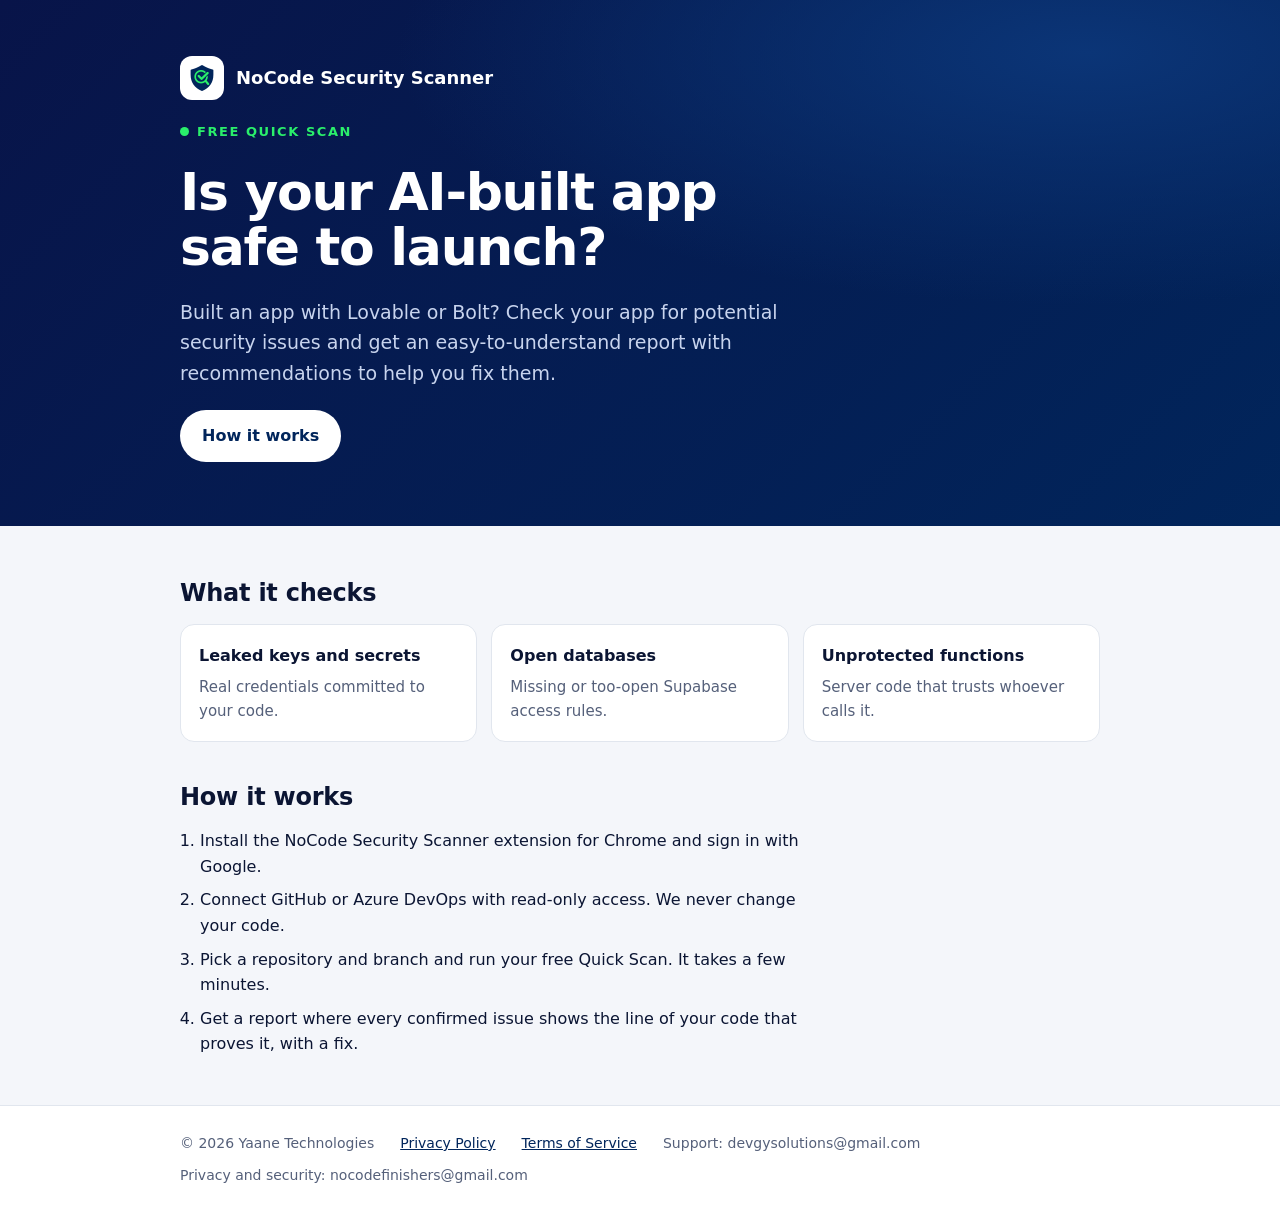
==== index.html @ c61e83ac "Public site: home page, privacy policy, terms" ====
<!doctype html>
<html lang="en">
<head>
  <meta charset="utf-8">
  <meta name="viewport" content="width=device-width, initial-scale=1">
  <title>Free AI App Security Checker | NoCode Security Scanner</title>
  <meta name="description" content="Built an app with Lovable or Bolt? Check your app for potential security issues and get an easy-to-understand report with recommendations to help you fix them.">
  <link rel="icon" type="image/png" href="icons/icon-128.png">
  <link rel="stylesheet" href="popup/theme.css">
  <style>
    /* Home page for the public site (GitHub Pages). Uses the extension's theme tokens only. */
    * { box-sizing: border-box; }
    body { margin: 0; font-family: var(--font-sans); color: var(--ink); background: var(--ground); line-height: 1.6; }
    a { color: var(--brand-ink); }
    .hero { background: radial-gradient(90% 80% at 85% 10%, #0B3577 0%, transparent 60%), var(--brand-gradient); color: var(--on-brand); }
    .wrap { max-width: 960px; margin: 0 auto; padding-inline: 20px; }
    .hero .wrap { padding-block: 56px 64px; display: grid; gap: 22px; }
    .brand { display: flex; align-items: center; gap: 12px; font-weight: 700; font-size: 18px; }
    .brand img { width: 44px; height: 44px; background: #fff; border-radius: 12px; padding: 6px; }
    .tag { font-size: 13px; font-weight: 700; letter-spacing: .12em; text-transform: uppercase; color: var(--accent); }
    .tag::before { content: ""; display: inline-block; width: 9px; height: 9px; border-radius: 50%; background: var(--accent); margin-right: 8px; }
    h1 { margin: 0; font-size: clamp(32px, 5.5vw, 52px); line-height: 1.06; letter-spacing: -0.025em; text-wrap: balance; max-width: 16ch; }
    .hero p { margin: 0; font-size: 19px; color: #C8D4EE; max-width: 52ch; }
    .cta { display: inline-block; justify-self: start; background: #fff; color: var(--brand); font-weight: 700; padding: 13px 22px; border-radius: 999px; text-decoration: none; }
    main .wrap { padding-block: 48px; display: grid; gap: 36px; }
    h2 { margin: 0 0 12px; font-size: 24px; letter-spacing: -0.01em; }
    .grid { display: grid; grid-template-columns: repeat(auto-fit, minmax(240px, 1fr)); gap: 14px; }
    .card { background: var(--surface); border: 1px solid var(--line); border-radius: 14px; padding: 18px; display: grid; gap: 6px; }
    .card b { font-size: 16px; }
    .card span { color: var(--muted); font-size: 15px; }
    ol { margin: 0; padding-left: 20px; display: grid; gap: 8px; max-width: 64ch; }
    footer { border-top: 1px solid var(--line); background: var(--surface); }
    footer .wrap { padding-block: 26px; display: flex; flex-wrap: wrap; gap: 10px 26px; font-size: 14px; color: var(--muted); }
  </style>
</head>
<body>
  <header class="hero">
    <div class="wrap">
      <div class="brand"><img src="icons/icon-128.png" alt="">NoCode Security Scanner</div>
      <span class="tag">Free Quick Scan</span>
      <h1>Is your AI-built app safe to launch?</h1>
      <p>Built an app with Lovable or Bolt? Check your app for potential security issues and get an easy-to-understand report with recommendations to help you fix them.</p>
      <a class="cta" href="#how">How it works</a>
    </div>
  </header>

  <main>
    <div class="wrap">
      <section>
        <h2>What it checks</h2>
        <div class="grid">
          <div class="card"><b>Leaked keys and secrets</b><span>Real credentials committed to your code.</span></div>
          <div class="card"><b>Open databases</b><span>Missing or too-open Supabase access rules.</span></div>
          <div class="card"><b>Unprotected functions</b><span>Server code that trusts whoever calls it.</span></div>
        </div>
      </section>
      <section id="how">
        <h2>How it works</h2>
        <ol>
          <li>Install the NoCode Security Scanner extension for Chrome and sign in with Google.</li>
          <li>Connect GitHub or Azure DevOps with read-only access. We never change your code.</li>
          <li>Pick a repository and branch and run your free Quick Scan. It takes a few minutes.</li>
          <li>Get a report where every confirmed issue shows the line of your code that proves it, with a fix.</li>
        </ol>
      </section>
    </div>
  </main>

  <footer>
    <div class="wrap">
      <span>© 2026 Yaane Technologies</span>
      <a href="legal/privacy.html">Privacy Policy</a>
      <a href="legal/terms.html">Terms of Service</a>
      <span>Support: devgysolutions@gmail.com</span>
      <span>Privacy and security: nocodefinishers@gmail.com</span>
    </div>
  </footer>
</body>
</html>
---- popup/theme.css ----
/* ==========================================================================
   NoCode Security Scanner — theme (locked brand palette, see Brand below)
   The single place for every colour, font, size, space, radius, shadow and
   timing in the popup. styles.css reads these tokens only, so re-branding
   means editing this file and nothing else.
   ========================================================================== */

/* Fonts ship inside the extension: MV3 pages load no remote assets. */
@font-face {
  font-family: "Geist";
  src: url("../fonts/Geist-Variable.woff2") format("woff2");
  font-weight: 100 900;
  font-display: swap;
}
@font-face {
  font-family: "Geist Mono";
  src: url("../fonts/GeistMono-Medium.woff2") format("woff2");
  font-weight: 500;
  font-display: swap;
}

:root {
  /* --- Brand ------------------------------------------------------------- */
  /* LOCKED BRAND PALETTE: taken from the official logo (navy shield, signal-green
     magnifier and check) and banner. Do not change these values; every screen,
     page and asset uses them. White on --brand is 14.8:1; signal green is a fill
     and a colour on navy only, never text on white (1.5:1). */
  --brand:          #01255B;   /* logo navy: primary fill, header, buttons */
  --brand-hover:    #0B3577;
  --brand-ink:      #01255B;   /* navy text on white */
  --brand-soft:     #E8EEF7;   /* selected rows, icon wells */
  --brand-soft-2:   #D3DEEE;   /* focus halo, active phase halo */
  --brand-edge:     #B9C8E1;
  --brand-deep:     #081449;   /* banner wordmark navy: hero and dark surfaces */
  --accent:         #2AEF6B;   /* logo signal green: fills, dots, progress, marks on navy */
  --accent-shield:  #2BA45C;   /* banner shield green */
  --accent-ink:     #13803E;   /* green text on white (5.0:1) */
  --accent-soft:    #E7F8EE;
  --brand-gradient:    linear-gradient(135deg, var(--brand-deep) 0%, var(--brand) 100%);
  --progress-gradient: linear-gradient(90deg, var(--accent-shield), var(--accent));

  /* --- Neutrals ---------------------------------------------------------- */
  /* Neutrals lean slightly navy so the greys sit with the brand. */
  --ink:            #0B1533;
  --muted:          #55607A;
  --caption:        #66708A;
  --quiet-ink:      #444E68;
  --on-brand:       #FFFFFF;
  --ground:         #F4F6FA;   /* popup background */
  --surface:        #FFFFFF;   /* cards, header, footer */
  --sunken:         #EEF1F6;   /* disabled / used cards */
  --sunken-2:       #DDE3EC;   /* "Used" badge, disabled icon wells */
  --track:          #E7EBF2;   /* progress tracks, disabled buttons */
  --line:           #E1E6EE;
  --line-soft:      #EDF0F5;   /* dividers inside cards */
  --line-strong:    #D0D7E3;
  --control-edge:   #C1C9D7;   /* unselected radio rings */

  /* --- Status ------------------------------------------------------------ */
  --success:        #12805C;
  --success-ink:    #0E6A4C;
  --success-soft:   #E6F5EE;
  /* Neutral information (public repos, minute-long scans): blue, so it never
     reads as the brand or as success. */
  --info:           #2563EB;
  --info-ink:       #1D4ED8;
  --info-soft:      #EAF0FE;

  --sev-critical:      #C4231A;  --sev-critical-ink: #9B1C14;  --sev-critical-soft: #FDECEB;
  --sev-high:          #E8590C;  --sev-high-ink:     #9A3A07;  --sev-high-soft:     #FEF0E6;
  --sev-medium:        #CA8A04;  --sev-medium-ink:   #7C5304;  --sev-medium-soft:   #FDF6E3;
  --sev-low:           #2563EB;  --sev-low-ink:      #1D4ED8;  --sev-low-soft:      #EAF0FE;

  --danger-bg:      #FDECEB;
  --danger-edge:    #F6C9C5;
  --danger-ink:     #9B1C14;

  /* Provider marks */
  --github-bg:      #0B1533;
  --azure-bg:       #EAF0FE;
  --azure-ink:      #1D4ED8;

  /* --- Type -------------------------------------------------------------- */
  --font-sans: "Geist", system-ui, -apple-system, "Segoe UI", sans-serif;
  --font-mono: "Geist Mono", ui-monospace, "SFMono-Regular", Menlo, monospace;
  --fs-10: 10px;
  --fs-11: 11px;
  --fs-12: 12px;
  --fs-13: 13px;
  --fs-14: 14px;
  --fs-15: 15px;
  --fs-20: 20px;
  --fs-22: 22px;
  --fw-regular:  400;
  --fw-medium:   500;
  --fw-semibold: 600;
  --fw-bold:     700;
  --lh-tight: 1.25;
  --lh-body:  1.5;
  --tracking-tight: -0.02em;

  /* --- Space (4px scale) ------------------------------------------------- */
  --space-1:  4px;
  --space-2:  8px;
  --space-3: 12px;
  --space-4: 16px;
  --space-5: 20px;
  --space-6: 24px;
  --space-7: 32px;

  /* --- Radius ------------------------------------------------------------ */
  --radius-sm:    8px;
  --radius-md:   10px;
  --radius-lg:   12px;
  --radius-xl:   14px;
  --radius-2xl:  16px;
  --radius-pill: 999px;

  /* --- Elevation and focus ----------------------------------------------- */
  --shadow-sm:   0 1px 2px rgba(1, 37, 91, .07);
  --shadow-logo: 0 10px 24px -10px var(--brand);
  --ring-brand:  0 0 0 4px var(--brand-soft);
  --focus-ring:  0 0 0 3px var(--brand-soft-2);

  /* --- Motion ------------------------------------------------------------ */
  --dur-fast:  140ms;
  --dur-pulse: 2.4s;
  --ease: cubic-bezier(.22, .61, .36, 1);

  /* --- Popup geometry (Chrome caps popups at 800 x 600) ------------------- */
  --popup-width:   380px;
  --popup-height:  600px;
  --header-height: 52px;
  --gutter:        16px;
  --control-height: 44px;
}
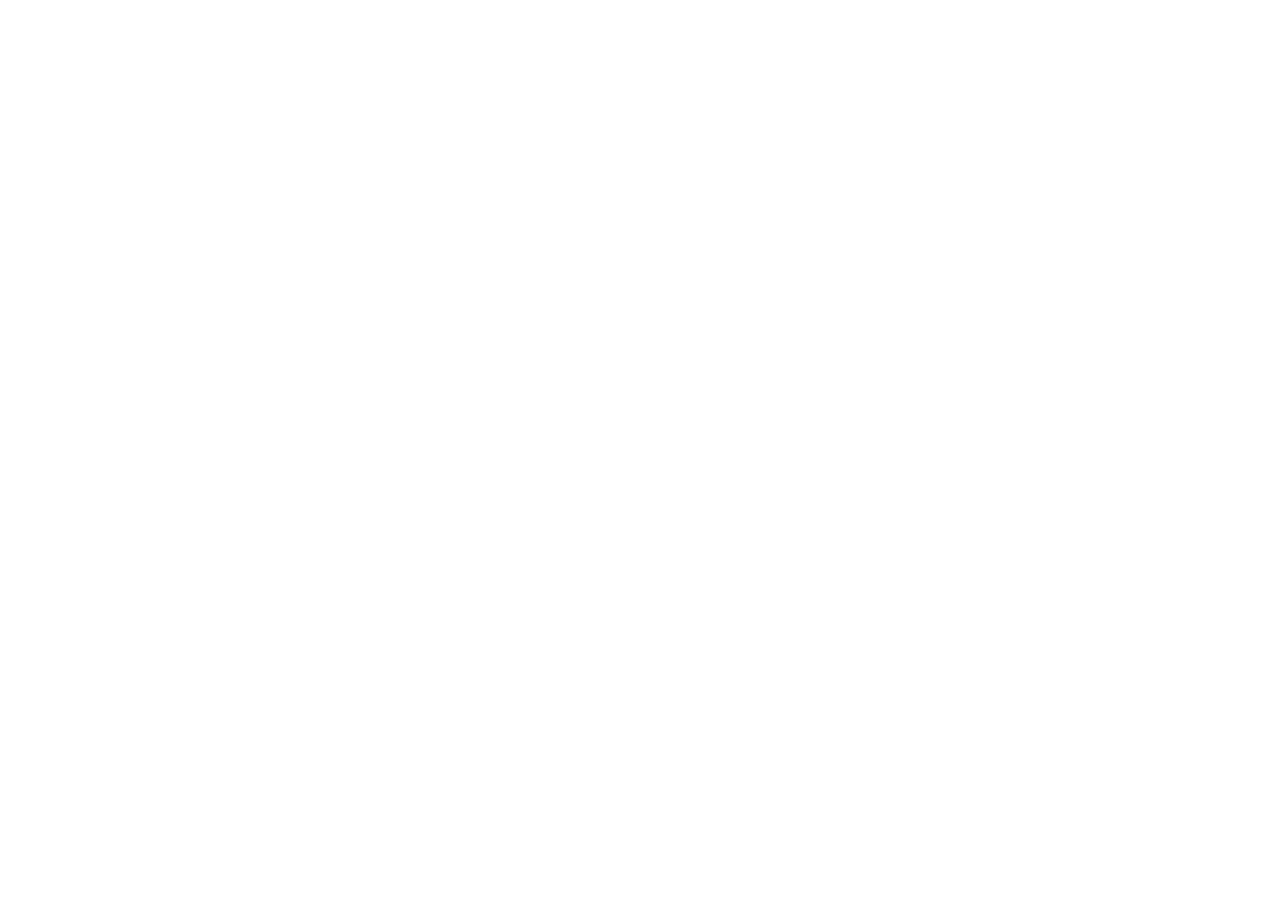
==== commit 2f0211cc: "Redirect to the official pages on nocodefinishers.com" ====
--- a/index.html
+++ b/index.html
@@ -2,78 +2,13 @@
 <html lang="en">
 <head>
   <meta charset="utf-8">
-  <meta name="viewport" content="width=device-width, initial-scale=1">
-  <title>Free AI App Security Checker | NoCode Security Scanner</title>
-  <meta name="description" content="Built an app with Lovable or Bolt? Check your app for potential security issues and get an easy-to-understand report with recommendations to help you fix them.">
-  <link rel="icon" type="image/png" href="icons/icon-128.png">
-  <link rel="stylesheet" href="popup/theme.css">
-  <style>
-    /* Home page for the public site (GitHub Pages). Uses the extension's theme tokens only. */
-    * { box-sizing: border-box; }
-    body { margin: 0; font-family: var(--font-sans); color: var(--ink); background: var(--ground); line-height: 1.6; }
-    a { color: var(--brand-ink); }
-    .hero { background: radial-gradient(90% 80% at 85% 10%, #0B3577 0%, transparent 60%), var(--brand-gradient); color: var(--on-brand); }
-    .wrap { max-width: 960px; margin: 0 auto; padding-inline: 20px; }
-    .hero .wrap { padding-block: 56px 64px; display: grid; gap: 22px; }
-    .brand { display: flex; align-items: center; gap: 12px; font-weight: 700; font-size: 18px; }
-    .brand img { width: 44px; height: 44px; background: #fff; border-radius: 12px; padding: 6px; }
-    .tag { font-size: 13px; font-weight: 700; letter-spacing: .12em; text-transform: uppercase; color: var(--accent); }
-    .tag::before { content: ""; display: inline-block; width: 9px; height: 9px; border-radius: 50%; background: var(--accent); margin-right: 8px; }
-    h1 { margin: 0; font-size: clamp(32px, 5.5vw, 52px); line-height: 1.06; letter-spacing: -0.025em; text-wrap: balance; max-width: 16ch; }
-    .hero p { margin: 0; font-size: 19px; color: #C8D4EE; max-width: 52ch; }
-    .cta { display: inline-block; justify-self: start; background: #fff; color: var(--brand); font-weight: 700; padding: 13px 22px; border-radius: 999px; text-decoration: none; }
-    main .wrap { padding-block: 48px; display: grid; gap: 36px; }
-    h2 { margin: 0 0 12px; font-size: 24px; letter-spacing: -0.01em; }
-    .grid { display: grid; grid-template-columns: repeat(auto-fit, minmax(240px, 1fr)); gap: 14px; }
-    .card { background: var(--surface); border: 1px solid var(--line); border-radius: 14px; padding: 18px; display: grid; gap: 6px; }
-    .card b { font-size: 16px; }
-    .card span { color: var(--muted); font-size: 15px; }
-    ol { margin: 0; padding-left: 20px; display: grid; gap: 8px; max-width: 64ch; }
-    footer { border-top: 1px solid var(--line); background: var(--surface); }
-    footer .wrap { padding-block: 26px; display: flex; flex-wrap: wrap; gap: 10px 26px; font-size: 14px; color: var(--muted); }
-  </style>
+  <title>NoCode Security Scanner · NoCode Security Scanner</title>
+  <meta http-equiv="refresh" content="0; url=https://www.nocodefinishers.com/">
+  <link rel="canonical" href="https://www.nocodefinishers.com/">
+  <meta name="robots" content="noindex">
 </head>
-<body>
-  <header class="hero">
-    <div class="wrap">
-      <div class="brand"><img src="icons/icon-128.png" alt="">NoCode Security Scanner</div>
-      <span class="tag">Free Quick Scan</span>
-      <h1>Is your AI-built app safe to launch?</h1>
-      <p>Built an app with Lovable or Bolt? Check your app for potential security issues and get an easy-to-understand report with recommendations to help you fix them.</p>
-      <a class="cta" href="#how">How it works</a>
-    </div>
-  </header>
-
-  <main>
-    <div class="wrap">
-      <section>
-        <h2>What it checks</h2>
-        <div class="grid">
-          <div class="card"><b>Leaked keys and secrets</b><span>Real credentials committed to your code.</span></div>
-          <div class="card"><b>Open databases</b><span>Missing or too-open Supabase access rules.</span></div>
-          <div class="card"><b>Unprotected functions</b><span>Server code that trusts whoever calls it.</span></div>
-        </div>
-      </section>
-      <section id="how">
-        <h2>How it works</h2>
-        <ol>
-          <li>Install the NoCode Security Scanner extension for Chrome and sign in with Google.</li>
-          <li>Connect GitHub or Azure DevOps with read-only access. We never change your code.</li>
-          <li>Pick a repository and branch and run your free Quick Scan. It takes a few minutes.</li>
-          <li>Get a report where every confirmed issue shows the line of your code that proves it, with a fix.</li>
-        </ol>
-      </section>
-    </div>
-  </main>
-
-  <footer>
-    <div class="wrap">
-      <span>© 2026 Yaane Technologies</span>
-      <a href="legal/privacy.html">Privacy Policy</a>
-      <a href="legal/terms.html">Terms of Service</a>
-      <span>Support: devgysolutions@gmail.com</span>
-      <span>Privacy and security: nocodefinishers@gmail.com</span>
-    </div>
-  </footer>
+<body style="font-family:system-ui,sans-serif;padding:24px">
+  <!-- Moved: the official NoCode Security Scanner is on nocodefinishers.com (one shared policy for the website and extensions). -->
+  <p>NoCode Security Scanner has moved to <a href="https://www.nocodefinishers.com/">https://www.nocodefinishers.com/</a>.</p>
 </body>
 </html>
